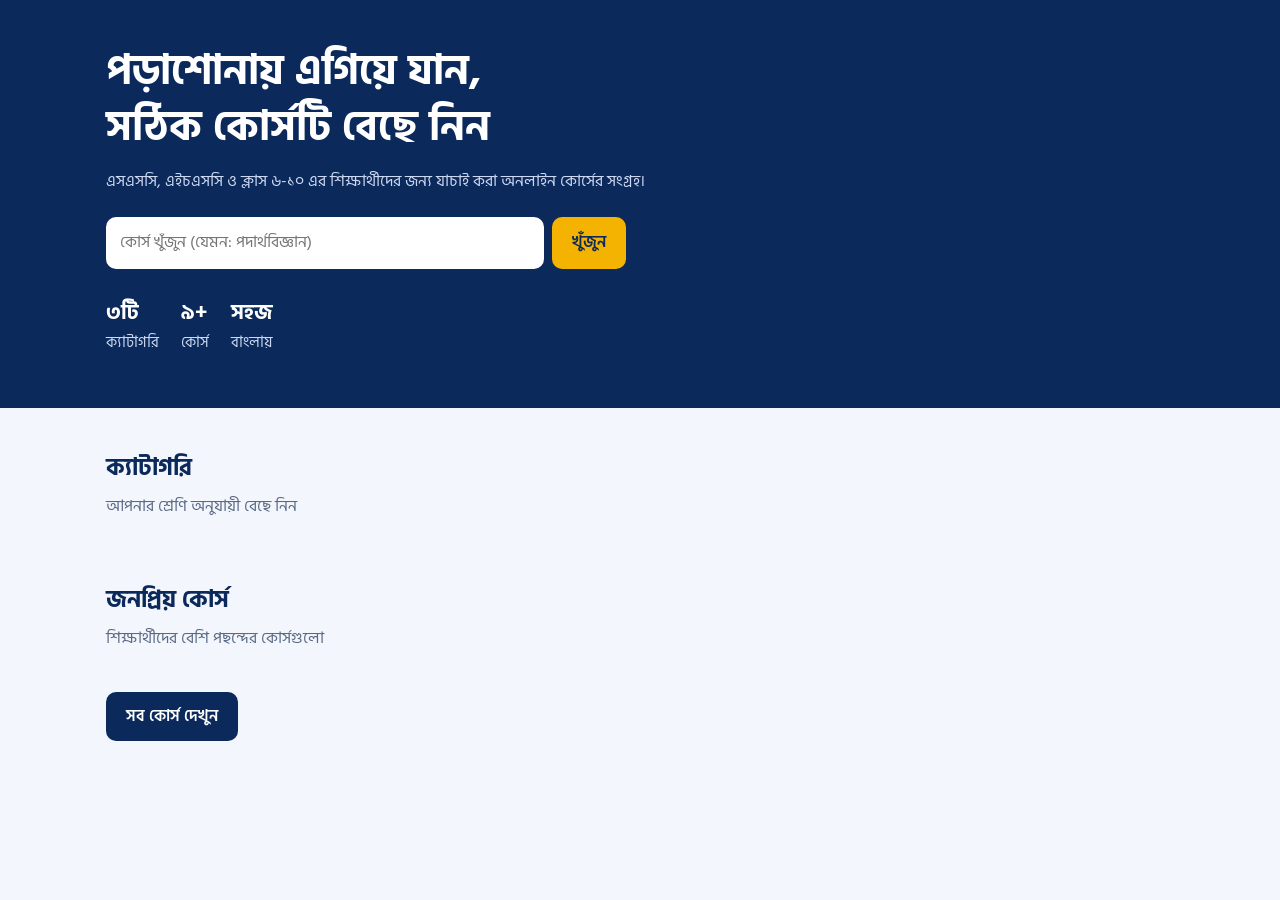
==== index.html @ b81084ed "Add files via upload" ====
<!DOCTYPE html>
<html lang="bn">
<head>
<meta charset="UTF-8">
<meta name="viewport" content="width=device-width, initial-scale=1">
<title>EduCourse BD | সেরা অনলাইন কোর্স</title>
<meta name="description" content="এসএসসি, এইচএসসি ও ক্লাস ৬-১০ এর সেরা অনলাইন কোর্স বেছে নিন।">
<link rel="preconnect" href="https://fonts.googleapis.com">
<link rel="preconnect" href="https://fonts.gstatic.com" crossorigin>
<link href="https://fonts.googleapis.com/css2?family=Hind+Siliguri:wght@400;600;700&display=swap" rel="stylesheet">
<link rel="stylesheet" href="style.css">
</head>
<body>
<div id="header"></div>
<main>
<section class="hero"><div class="container">
  <h1>পড়াশোনায় এগিয়ে যান,<br>সঠিক কোর্সটি বেছে নিন</h1>
  <p>এসএসসি, এইচএসসি ও ক্লাস ৬-১০ এর শিক্ষার্থীদের জন্য যাচাই করা অনলাইন কোর্সের সংগ্রহ।</p>
  <form class="search-row" id="heroForm">
    <input id="heroQ" type="search" placeholder="কোর্স খুঁজুন (যেমন: পদার্থবিজ্ঞান)" aria-label="কোর্স খুঁজুন">
    <button class="btn btn-gold" type="submit">খুঁজুন</button>
  </form>
  <div class="hero-stats"><div><strong>৩টি</strong>ক্যাটাগরি</div><div><strong>৯+</strong>কোর্স</div><div><strong>সহজ</strong>বাংলায়</div></div>
</div></section>
<section class="section"><div class="container">
  <h2>ক্যাটাগরি</h2><p class="sub">আপনার শ্রেণি অনুযায়ী বেছে নিন</p>
  <div class="cat-grid" id="cats"></div>
</div></section>
<section class="section" style="padding-top:0"><div class="container">
  <h2>জনপ্রিয় কোর্স</h2><p class="sub">শিক্ষার্থীদের বেশি পছন্দের কোর্সগুলো</p>
  <div class="grid" id="featured"></div>
  <p style="margin-top:20px"><a class="btn btn-navy" href="courses.html">সব কোর্স দেখুন</a></p>
</div></section>
</main>
<div id="footer"></div>
<script src="data/courses.js"></script>
<script src="app.js"></script>
</body>
</html>
---- style.css ----
:root{--navy:#0b2a5b;--navy2:#16408a;--gold:#f5b301;--bg:#f3f6fc;--text:#1a2540;--mut:#5a6a85;--line:#dbe3f1;--white:#fff}
*{box-sizing:border-box;margin:0;padding:0}
html{scroll-behavior:smooth}
body{font-family:"Hind Siliguri","Noto Sans Bengali",system-ui,sans-serif;background:var(--bg);color:var(--text);line-height:1.7;font-size:16px}
a{color:inherit;text-decoration:none}
img{max-width:100%;display:block}
.container{width:100%;max-width:1100px;margin:0 auto;padding:0 16px}
:focus-visible{outline:3px solid var(--gold);outline-offset:2px}

/* header */
.site-header{background:var(--navy);color:var(--white);position:sticky;top:0;z-index:50}
.nav{display:flex;align-items:center;justify-content:space-between;height:60px}
.logo{font-weight:700;font-size:1.25rem}
.logo b{color:var(--gold)}
.menu-btn{background:none;border:1px solid #ffffff55;color:#fff;font-size:1.3rem;border-radius:8px;padding:2px 12px;cursor:pointer}
.nav-links{display:none;position:absolute;top:60px;left:0;right:0;background:var(--navy);flex-direction:column;padding:8px 16px 16px;border-top:1px solid #ffffff22}
.nav-links.open{display:flex}
.nav-links a{padding:10px 0;border-bottom:1px solid #ffffff18}
.nav-links a.active{color:var(--gold)}

/* buttons */
.btn{display:inline-block;border:0;border-radius:10px;padding:11px 20px;font:inherit;font-weight:600;cursor:pointer;text-align:center}
.btn-gold{background:var(--gold);color:var(--navy)}
.btn-navy{background:var(--navy);color:#fff}
.btn-line{border:2px solid #fff;color:#fff}
.btn-wa{background:#1fa855;color:#fff}
.btn-block{display:block;width:100%}

/* hero */
.hero{background:var(--navy);color:#fff;padding:44px 0 52px}
.hero h1{font-size:1.9rem;line-height:1.35;margin-bottom:12px}
.hero p{color:#cdd9f2;max-width:560px;margin-bottom:22px}
.search-row{display:flex;gap:8px;max-width:520px}
.search-row input{flex:1;min-width:0;padding:12px 14px;border-radius:10px;border:0;font:inherit}
.hero-stats{display:flex;gap:22px;margin-top:26px;color:#cdd9f2;font-size:.95rem;flex-wrap:wrap}
.hero-stats strong{display:block;color:#fff;font-size:1.3rem}

/* sections */
.section{padding:40px 0}
.section h2{color:var(--navy);font-size:1.5rem;margin-bottom:4px}
.section .sub{color:var(--mut);margin-bottom:20px}
.cat-grid,.grid{display:grid;gap:16px;grid-template-columns:1fr}
.cat{background:#fff;border:1px solid var(--line);border-left:5px solid var(--navy);border-radius:12px;padding:18px;display:flex;gap:14px;align-items:center}
.cat .ic{font-size:2rem}
.cat strong{color:var(--navy);display:block;font-size:1.15rem}
.cat span{color:var(--mut);font-size:.9rem}

/* course card */
.card{background:#fff;border:1px solid var(--line);border-radius:14px;overflow:hidden;display:flex;flex-direction:column}
.thumb{aspect-ratio:16/9;background:linear-gradient(135deg,var(--navy),var(--navy2));display:flex;align-items:center;justify-content:center;font-size:3rem;overflow:hidden}
.thumb img{width:100%;height:100%;object-fit:cover}
.card-body{padding:16px;display:flex;flex-direction:column;gap:8px;flex:1}
.tag{align-self:flex-start;background:#e6edfb;color:var(--navy);font-size:.8rem;padding:2px 10px;border-radius:99px;font-weight:600}
.card h3{font-size:1.1rem;line-height:1.45;color:var(--navy)}
.card p{color:var(--mut);font-size:.95rem;flex:1}
.price{font-weight:700;color:var(--navy)}
.card-actions{display:flex;gap:8px}
.card-actions .btn{flex:1;padding:10px 8px;font-size:.95rem}

/* filter */
.filters{background:#fff;border:1px solid var(--line);border-radius:14px;padding:14px;margin-bottom:20px}
.filters input{width:100%;padding:12px 14px;border:1px solid var(--line);border-radius:10px;font:inherit;margin-bottom:10px}
.chips{display:flex;gap:8px;flex-wrap:wrap}
.chip{border:1px solid var(--navy);background:#fff;color:var(--navy);padding:6px 16px;border-radius:99px;font:inherit;cursor:pointer}
.chip.on{background:var(--navy);color:#fff}
.empty{text-align:center;color:var(--mut);padding:30px 0}

/* detail & pages */
.detail{display:grid;gap:22px}
.panel{background:#fff;border:1px solid var(--line);border-radius:14px;padding:20px}
.panel h1{color:var(--navy);font-size:1.5rem;line-height:1.4;margin:8px 0}
.panel h2{color:var(--navy);font-size:1.15rem;margin:18px 0 8px}
.facts{list-style:none;display:grid;gap:6px;margin:12px 0}
.facts li{display:flex;justify-content:space-between;border-bottom:1px dashed var(--line);padding:4px 0}
.checks{list-style:none}
.checks li:before{content:"✔ ";color:#1fa855}
.page-head{background:var(--navy);color:#fff;padding:30px 0}
.page-head h1{font-size:1.6rem}
.prose p{margin-bottom:14px}
.notice{background:#fff8e1;border:1px solid #f1d98a;border-radius:10px;padding:12px 14px;font-size:.92rem;margin-top:14px}
.crumb{font-size:.9rem;color:var(--mut);margin-bottom:12px}

/* footer & whatsapp */
.site-footer{background:var(--navy);color:#cdd9f2;padding:30px 0 80px;margin-top:30px;font-size:.92rem}
.site-footer .links{display:flex;flex-wrap:wrap;gap:6px 18px;margin:10px 0}
.site-footer .links a{color:#fff}
.wa-float{position:fixed;right:16px;bottom:16px;z-index:60;background:#1fa855;color:#fff;border-radius:99px;padding:12px 18px;font-weight:600;box-shadow:0 4px 14px #0004}

@media(min-width:700px){
  .hero h1{font-size:2.6rem}
  .cat-grid,.grid{grid-template-columns:repeat(2,1fr)}
  .detail{grid-template-columns:1.6fr 1fr;align-items:start}
}
@media(min-width:960px){
  .menu-btn{display:none}
  .nav-links{display:flex;position:static;flex-direction:row;gap:22px;padding:0;border:0;background:none}
  .nav-links a{border:0;padding:0}
  .cat-grid,.grid{grid-template-columns:repeat(3,1fr)}
}
@media(prefers-reduced-motion:reduce){html{scroll-behavior:auto}}
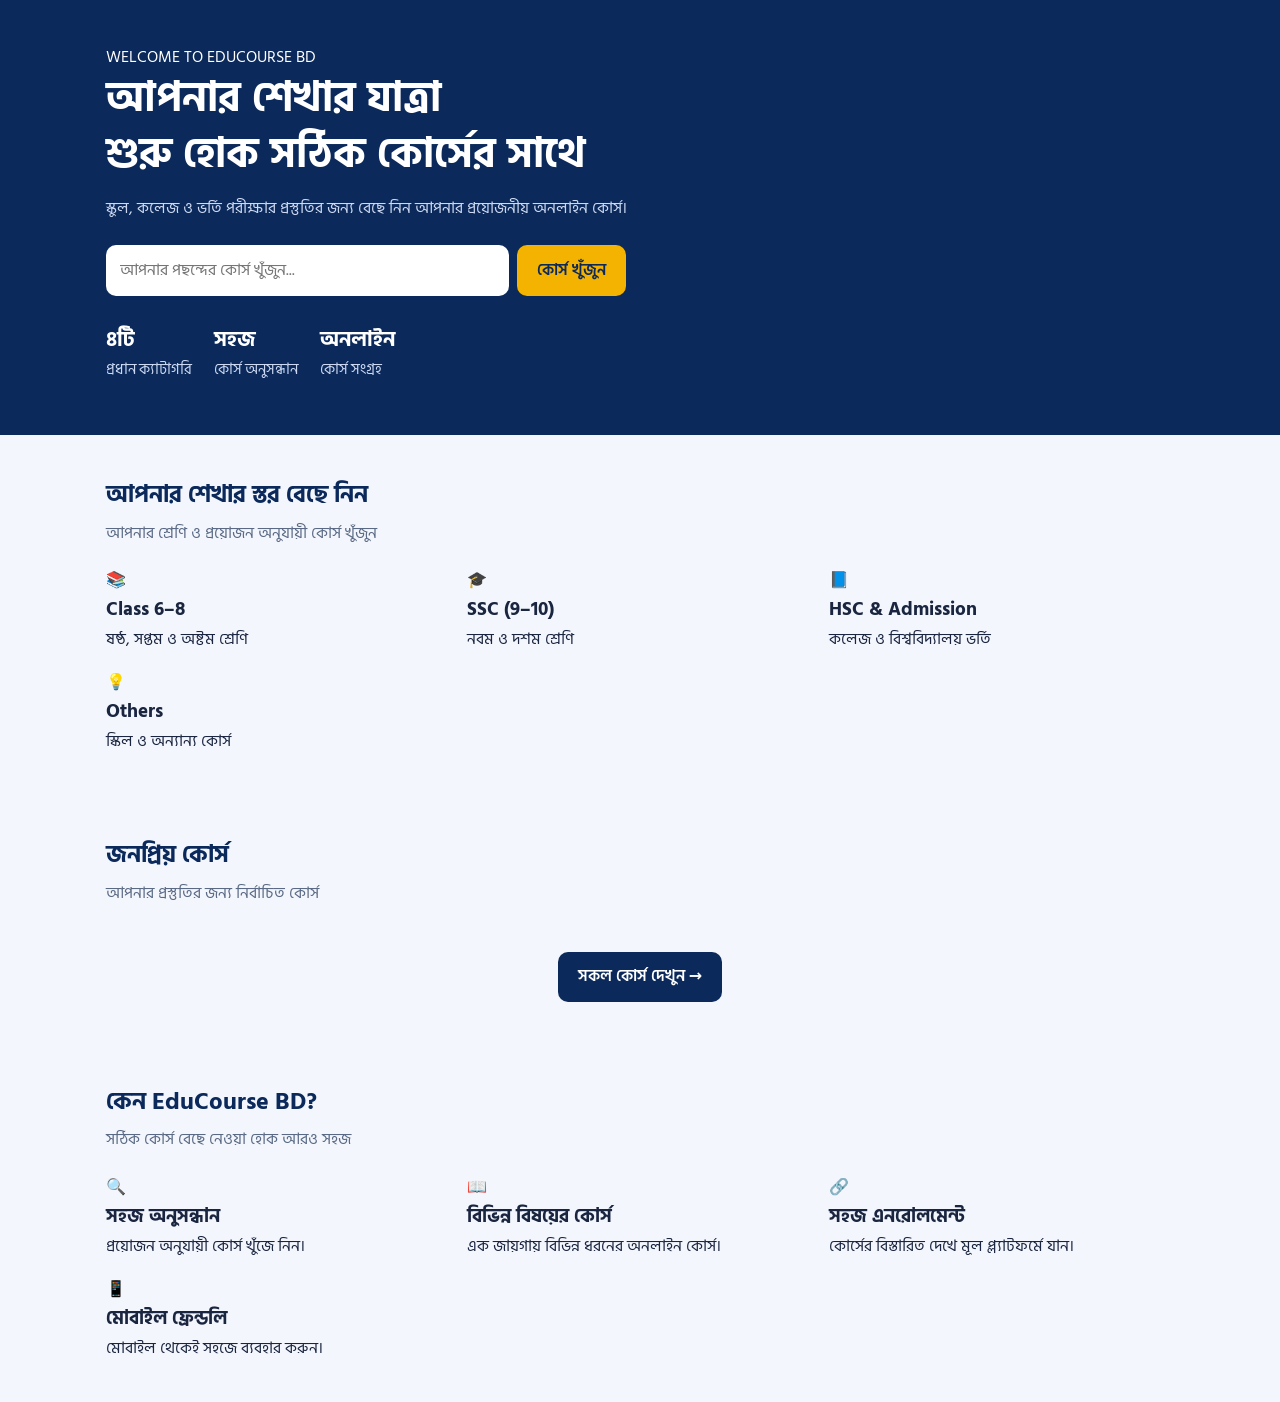
==== commit 91cede5f: "Update index.html" ====
--- a/index.html
+++ b/index.html
@@ -1,39 +1,158 @@
+
 <!DOCTYPE html>
 <html lang="bn">
 <head>
 <meta charset="UTF-8">
 <meta name="viewport" content="width=device-width, initial-scale=1">
-<title>EduCourse BD | সেরা অনলাইন কোর্স</title>
-<meta name="description" content="এসএসসি, এইচএসসি ও ক্লাস ৬-১০ এর সেরা অনলাইন কোর্স বেছে নিন।">
+
+<title>EduCourse BD | আপনার শেখার নির্ভরযোগ্য ঠিকানা</title>
+<meta name="description" content="Class 6-8, SSC, HSC ও Admission প্রস্তুতির জন্য বাছাই করা অনলাইন কোর্স।">
+
 <link rel="preconnect" href="https://fonts.googleapis.com">
 <link rel="preconnect" href="https://fonts.gstatic.com" crossorigin>
-<link href="https://fonts.googleapis.com/css2?family=Hind+Siliguri:wght@400;600;700&display=swap" rel="stylesheet">
+<link href="https://fonts.googleapis.com/css2?family=Hind+Siliguri:wght@400;500;600;700&display=swap" rel="stylesheet">
+
 <link rel="stylesheet" href="style.css">
 </head>
+
 <body>
+
 <div id="header"></div>
+
 <main>
-<section class="hero"><div class="container">
-  <h1>পড়াশোনায় এগিয়ে যান,<br>সঠিক কোর্সটি বেছে নিন</h1>
-  <p>এসএসসি, এইচএসসি ও ক্লাস ৬-১০ এর শিক্ষার্থীদের জন্য যাচাই করা অনলাইন কোর্সের সংগ্রহ।</p>
-  <form class="search-row" id="heroForm">
-    <input id="heroQ" type="search" placeholder="কোর্স খুঁজুন (যেমন: পদার্থবিজ্ঞান)" aria-label="কোর্স খুঁজুন">
-    <button class="btn btn-gold" type="submit">খুঁজুন</button>
-  </form>
-  <div class="hero-stats"><div><strong>৩টি</strong>ক্যাটাগরি</div><div><strong>৯+</strong>কোর্স</div><div><strong>সহজ</strong>বাংলায়</div></div>
-</div></section>
-<section class="section"><div class="container">
-  <h2>ক্যাটাগরি</h2><p class="sub">আপনার শ্রেণি অনুযায়ী বেছে নিন</p>
-  <div class="cat-grid" id="cats"></div>
-</div></section>
-<section class="section" style="padding-top:0"><div class="container">
-  <h2>জনপ্রিয় কোর্স</h2><p class="sub">শিক্ষার্থীদের বেশি পছন্দের কোর্সগুলো</p>
-  <div class="grid" id="featured"></div>
-  <p style="margin-top:20px"><a class="btn btn-navy" href="courses.html">সব কোর্স দেখুন</a></p>
-</div></section>
+
+<!-- HERO SECTION -->
+<section class="hero">
+  <div class="container">
+
+    <span class="hero-label">WELCOME TO EDUCOURSE BD</span>
+
+    <h1>
+      আপনার শেখার যাত্রা<br>
+      শুরু হোক <span>সঠিক কোর্সের</span> সাথে
+    </h1>
+
+    <p>
+      স্কুল, কলেজ ও ভর্তি পরীক্ষার প্রস্তুতির জন্য
+      বেছে নিন আপনার প্রয়োজনীয় অনলাইন কোর্স।
+    </p>
+
+    <form class="search-row" id="heroForm">
+      <input
+        id="heroQ"
+        type="search"
+        placeholder="আপনার পছন্দের কোর্স খুঁজুন..."
+        aria-label="কোর্স খুঁজুন">
+      <button class="btn btn-gold" type="submit">কোর্স খুঁজুন</button>
+    </form>
+
+    <div class="hero-stats">
+      <div><strong>৪টি</strong><span>প্রধান ক্যাটাগরি</span></div>
+      <div><strong>সহজ</strong><span>কোর্স অনুসন্ধান</span></div>
+      <div><strong>অনলাইন</strong><span>কোর্স সংগ্রহ</span></div>
+    </div>
+
+  </div>
+</section>
+
+<!-- CATEGORIES -->
+<section class="section">
+  <div class="container">
+
+    <h2>আপনার শেখার স্তর বেছে নিন</h2>
+    <p class="sub">আপনার শ্রেণি ও প্রয়োজন অনুযায়ী কোর্স খুঁজুন</p>
+
+    <div class="cat-grid" id="cats">
+
+      <a class="cat-card" href="courses.html">
+        <span>📚</span>
+        <h3>Class 6–8</h3>
+        <p>ষষ্ঠ, সপ্তম ও অষ্টম শ্রেণি</p>
+      </a>
+
+      <a class="cat-card" href="courses.html">
+        <span>🎓</span>
+        <h3>SSC (9–10)</h3>
+        <p>নবম ও দশম শ্রেণি</p>
+      </a>
+
+      <a class="cat-card" href="courses.html">
+        <span>📘</span>
+        <h3>HSC & Admission</h3>
+        <p>কলেজ ও বিশ্ববিদ্যালয় ভর্তি</p>
+      </a>
+
+      <a class="cat-card" href="courses.html">
+        <span>💡</span>
+        <h3>Others</h3>
+        <p>স্কিল ও অন্যান্য কোর্স</p>
+      </a>
+
+    </div>
+  </div>
+</section>
+
+<!-- FEATURED COURSES -->
+<section class="section featured-section">
+  <div class="container">
+
+    <h2>জনপ্রিয় কোর্স</h2>
+    <p class="sub">আপনার প্রস্তুতির জন্য নির্বাচিত কোর্স</p>
+
+    <div class="grid" id="featured"></div>
+
+    <div style="text-align:center;margin-top:25px">
+      <a class="btn btn-navy" href="courses.html">
+        সকল কোর্স দেখুন →
+      </a>
+    </div>
+
+  </div>
+</section>
+
+<!-- WHY EDUCOURSE -->
+<section class="section">
+  <div class="container">
+
+    <h2>কেন EduCourse BD?</h2>
+    <p class="sub">সঠিক কোর্স বেছে নেওয়া হোক আরও সহজ</p>
+
+    <div class="cat-grid">
+
+      <div class="cat-card">
+        <span>🔍</span>
+        <h3>সহজ অনুসন্ধান</h3>
+        <p>প্রয়োজন অনুযায়ী কোর্স খুঁজে নিন।</p>
+      </div>
+
+      <div class="cat-card">
+        <span>📖</span>
+        <h3>বিভিন্ন বিষয়ের কোর্স</h3>
+        <p>এক জায়গায় বিভিন্ন ধরনের অনলাইন কোর্স।</p>
+      </div>
+
+      <div class="cat-card">
+        <span>🔗</span>
+        <h3>সহজ এনরোলমেন্ট</h3>
+        <p>কোর্সের বিস্তারিত দেখে মূল প্ল্যাটফর্মে যান।</p>
+      </div>
+
+      <div class="cat-card">
+        <span>📱</span>
+        <h3>মোবাইল ফ্রেন্ডলি</h3>
+        <p>মোবাইল থেকেই সহজে ব্যবহার করুন।</p>
+      </div>
+
+    </div>
+  </div>
+</section>
+
 </main>
+
 <div id="footer"></div>
+
 <script src="data/courses.js"></script>
 <script src="app.js"></script>
+
 </body>
 </html>
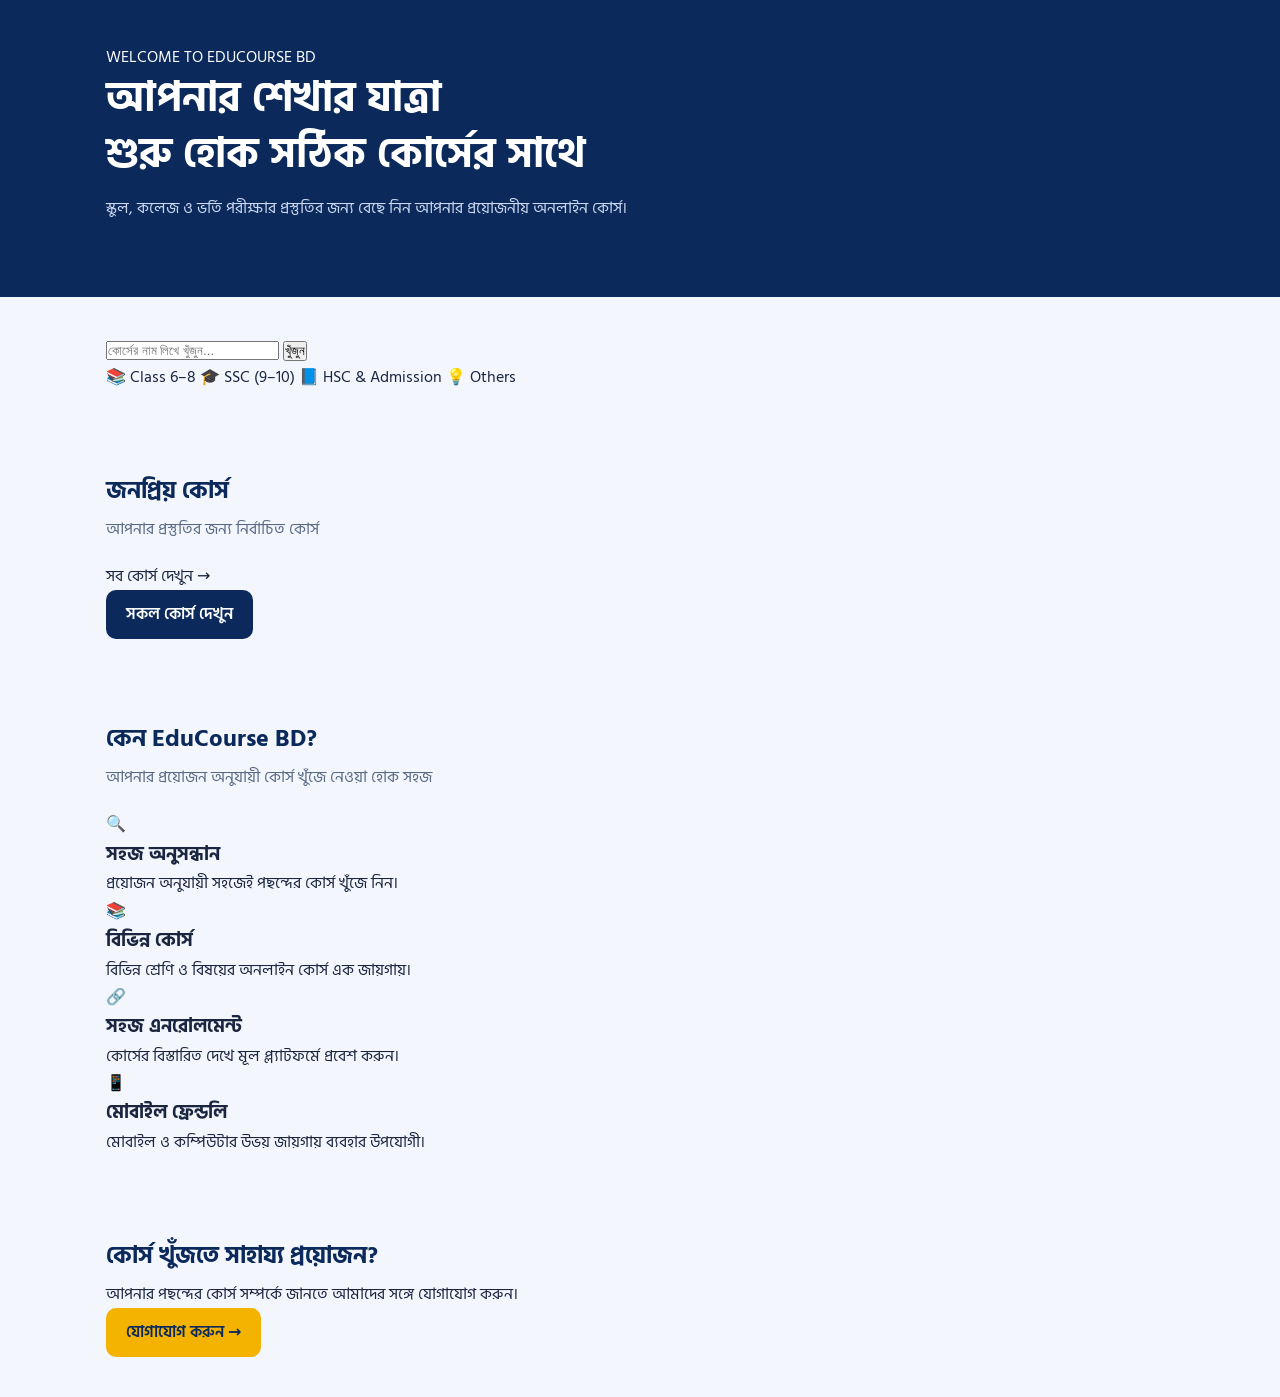
==== commit 6ba0d400: "Update index.html" ====
--- a/index.html
+++ b/index.html
@@ -6,10 +6,14 @@
 <meta name="viewport" content="width=device-width, initial-scale=1">
 
 <title>EduCourse BD | আপনার শেখার নির্ভরযোগ্য ঠিকানা</title>
+
 <meta name="description" content="Class 6-8, SSC, HSC ও Admission প্রস্তুতির জন্য বাছাই করা অনলাইন কোর্স।">
+
+<meta name="theme-color" content="#102c5c">
 
 <link rel="preconnect" href="https://fonts.googleapis.com">
 <link rel="preconnect" href="https://fonts.gstatic.com" crossorigin>
+
 <link href="https://fonts.googleapis.com/css2?family=Hind+Siliguri:wght@400;500;600;700&display=swap" rel="stylesheet">
 
 <link rel="stylesheet" href="style.css">
@@ -17,6 +21,7 @@
 
 <body>
 
+<!-- HEADER -->
 <div id="header"></div>
 
 <main>
@@ -37,120 +42,174 @@
       বেছে নিন আপনার প্রয়োজনীয় অনলাইন কোর্স।
     </p>
 
-    <form class="search-row" id="heroForm">
-      <input
-        id="heroQ"
-        type="search"
-        placeholder="আপনার পছন্দের কোর্স খুঁজুন..."
-        aria-label="কোর্স খুঁজুন">
-      <button class="btn btn-gold" type="submit">কোর্স খুঁজুন</button>
-    </form>
-
-    <div class="hero-stats">
-      <div><strong>৪টি</strong><span>প্রধান ক্যাটাগরি</span></div>
-      <div><strong>সহজ</strong><span>কোর্স অনুসন্ধান</span></div>
-      <div><strong>অনলাইন</strong><span>কোর্স সংগ্রহ</span></div>
-    </div>
-
-  </div>
-</section>
-
-<!-- CATEGORIES -->
-<section class="section">
-  <div class="container">
-
-    <h2>আপনার শেখার স্তর বেছে নিন</h2>
-    <p class="sub">আপনার শ্রেণি ও প্রয়োজন অনুযায়ী কোর্স খুঁজুন</p>
-
-    <div class="cat-grid" id="cats">
-
-      <a class="cat-card" href="courses.html">
-        <span>📚</span>
-        <h3>Class 6–8</h3>
-        <p>ষষ্ঠ, সপ্তম ও অষ্টম শ্রেণি</p>
-      </a>
-
-      <a class="cat-card" href="courses.html">
-        <span>🎓</span>
-        <h3>SSC (9–10)</h3>
-        <p>নবম ও দশম শ্রেণি</p>
-      </a>
-
-      <a class="cat-card" href="courses.html">
-        <span>📘</span>
-        <h3>HSC & Admission</h3>
-        <p>কলেজ ও বিশ্ববিদ্যালয় ভর্তি</p>
-      </a>
-
-      <a class="cat-card" href="courses.html">
-        <span>💡</span>
-        <h3>Others</h3>
-        <p>স্কিল ও অন্যান্য কোর্স</p>
-      </a>
-
-    </div>
-  </div>
-</section>
+  </div>
+</section>
+
+
+<!-- CATEGORY SEARCH BOX -->
+<section class="section category-section">
+  <div class="container">
+
+    <div class="category-box">
+
+      <form action="courses.html" method="GET"
+            class="category-search">
+
+        <input
+          type="search"
+          name="q"
+          placeholder="কোর্সের নাম লিখে খুঁজুন..."
+          aria-label="কোর্সের নাম লিখে খুঁজুন">
+
+        <button type="submit">খুঁজুন</button>
+
+      </form>
+
+
+      <div class="category-buttons">
+
+        <a href="courses.html?category=class6-8"
+           class="category-button">
+          📚 Class 6–8
+        </a>
+
+        <a href="courses.html?category=ssc"
+           class="category-button">
+          🎓 SSC (9–10)
+        </a>
+
+        <a href="courses.html?category=hsc-admission"
+           class="category-button">
+          📘 HSC & Admission
+        </a>
+
+        <a href="courses.html?category=others"
+           class="category-button">
+          💡 Others
+        </a>
+
+      </div>
+
+    </div>
+
+  </div>
+</section>
+
 
 <!-- FEATURED COURSES -->
 <section class="section featured-section">
-  <div class="container">
-
-    <h2>জনপ্রিয় কোর্স</h2>
-    <p class="sub">আপনার প্রস্তুতির জন্য নির্বাচিত কোর্স</p>
+
+  <div class="container">
+
+    <div class="section-heading">
+      <div>
+        <h2>জনপ্রিয় কোর্স</h2>
+        <p class="sub">
+          আপনার প্রস্তুতির জন্য নির্বাচিত কোর্স
+        </p>
+      </div>
+
+      <a href="courses.html" class="view-all">
+        সব কোর্স দেখুন →
+      </a>
+    </div>
 
     <div class="grid" id="featured"></div>
 
-    <div style="text-align:center;margin-top:25px">
+    <div class="mobile-view-all">
       <a class="btn btn-navy" href="courses.html">
-        সকল কোর্স দেখুন →
+        সকল কোর্স দেখুন
       </a>
     </div>
 
   </div>
-</section>
-
-<!-- WHY EDUCOURSE -->
-<section class="section">
+
+</section>
+
+
+<!-- WHY EDUCOURSE BD -->
+<section class="section why-section">
+
   <div class="container">
 
     <h2>কেন EduCourse BD?</h2>
-    <p class="sub">সঠিক কোর্স বেছে নেওয়া হোক আরও সহজ</p>
-
-    <div class="cat-grid">
-
-      <div class="cat-card">
+
+    <p class="sub">
+      আপনার প্রয়োজন অনুযায়ী কোর্স খুঁজে নেওয়া হোক সহজ
+    </p>
+
+    <div class="why-grid">
+
+      <div class="why-card">
         <span>🔍</span>
         <h3>সহজ অনুসন্ধান</h3>
-        <p>প্রয়োজন অনুযায়ী কোর্স খুঁজে নিন।</p>
-      </div>
-
-      <div class="cat-card">
-        <span>📖</span>
-        <h3>বিভিন্ন বিষয়ের কোর্স</h3>
-        <p>এক জায়গায় বিভিন্ন ধরনের অনলাইন কোর্স।</p>
-      </div>
-
-      <div class="cat-card">
+        <p>
+          প্রয়োজন অনুযায়ী সহজেই পছন্দের কোর্স খুঁজে নিন।
+        </p>
+      </div>
+
+      <div class="why-card">
+        <span>📚</span>
+        <h3>বিভিন্ন কোর্স</h3>
+        <p>
+          বিভিন্ন শ্রেণি ও বিষয়ের অনলাইন কোর্স এক জায়গায়।
+        </p>
+      </div>
+
+      <div class="why-card">
         <span>🔗</span>
         <h3>সহজ এনরোলমেন্ট</h3>
-        <p>কোর্সের বিস্তারিত দেখে মূল প্ল্যাটফর্মে যান।</p>
-      </div>
-
-      <div class="cat-card">
+        <p>
+          কোর্সের বিস্তারিত দেখে মূল প্ল্যাটফর্মে প্রবেশ করুন।
+        </p>
+      </div>
+
+      <div class="why-card">
         <span>📱</span>
         <h3>মোবাইল ফ্রেন্ডলি</h3>
-        <p>মোবাইল থেকেই সহজে ব্যবহার করুন।</p>
-      </div>
-
-    </div>
-  </div>
+        <p>
+          মোবাইল ও কম্পিউটার উভয় জায়গায় ব্যবহার উপযোগী।
+        </p>
+      </div>
+
+    </div>
+
+  </div>
+
+</section>
+
+
+<!-- CONTACT SECTION -->
+<section class="section contact-section">
+
+  <div class="container">
+
+    <div class="contact-box">
+
+      <h2>কোর্স খুঁজতে সাহায্য প্রয়োজন?</h2>
+
+      <p>
+        আপনার পছন্দের কোর্স সম্পর্কে জানতে আমাদের সঙ্গে যোগাযোগ করুন।
+      </p>
+
+      <a href="contact.html" class="btn btn-gold">
+        যোগাযোগ করুন →
+      </a>
+
+    </div>
+
+  </div>
+
 </section>
 
 </main>
 
+
+<!-- FOOTER -->
 <div id="footer"></div>
 
+
+<!-- JAVASCRIPT -->
 <script src="data/courses.js"></script>
 <script src="app.js"></script>
 
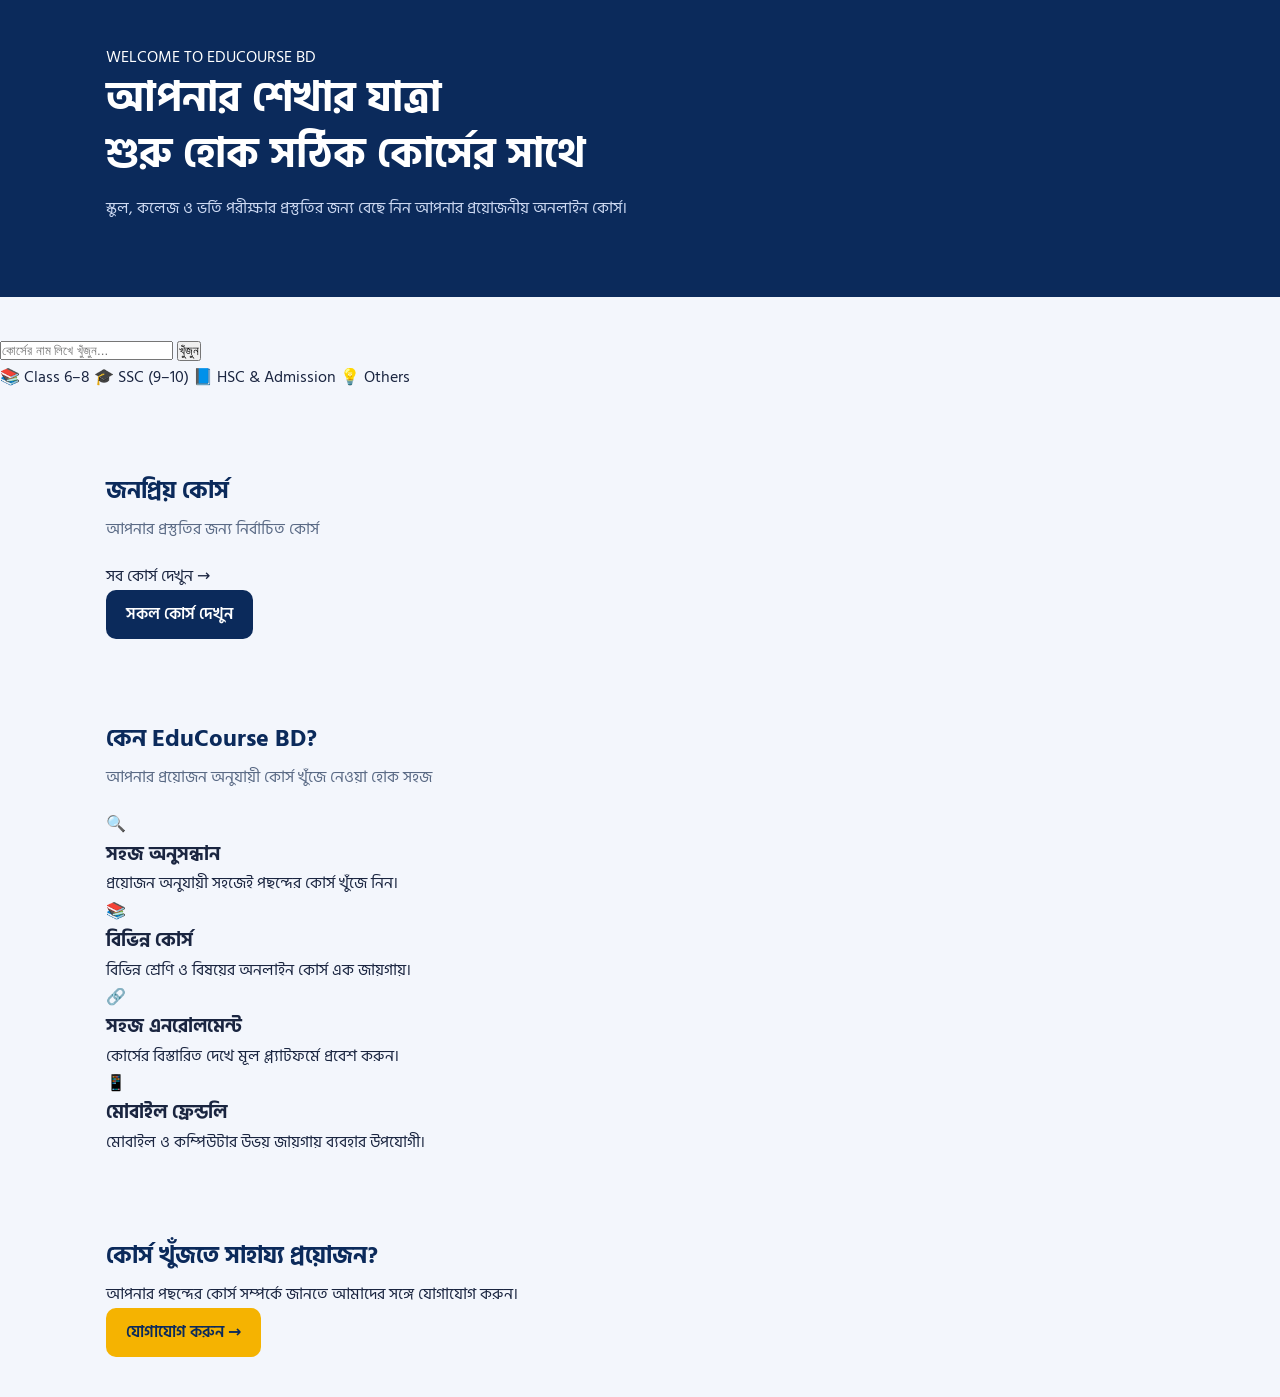
==== commit 3a15c889: "Update index.html" ====
--- a/index.html
+++ b/index.html
@@ -47,8 +47,7 @@
 
 
 <!-- CATEGORY SEARCH BOX -->
-<section class="section category-section">
-  <div class="container">
+<section class="section category-section" id="categories">
 
     <div class="category-box">
 
